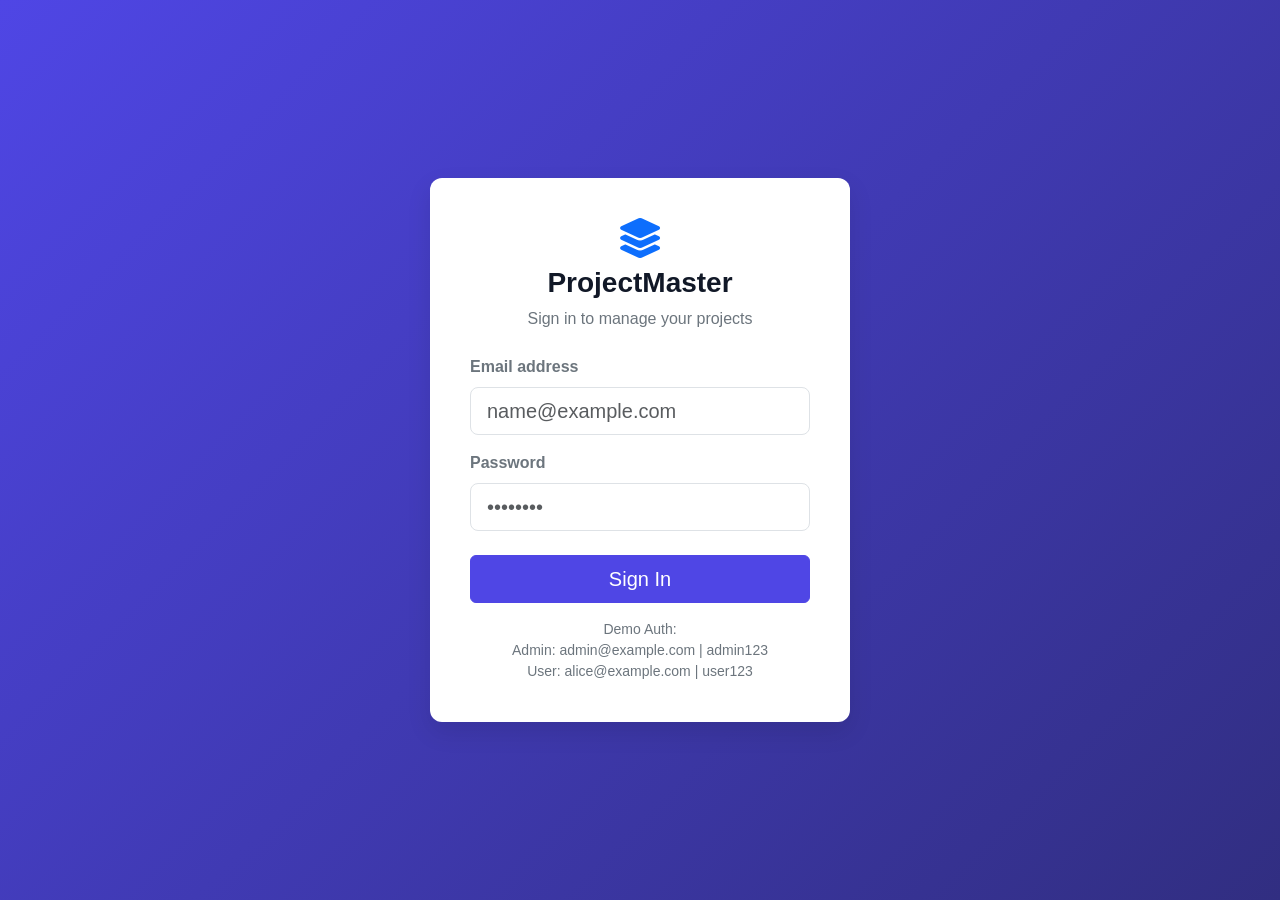
==== frontend/index.html @ 219960ed "Mi primer subida a GitHub" ====
<!DOCTYPE html>
<html lang="en">
<head>
    <meta charset="UTF-8">
    <meta name="viewport" content="width=device-width, initial-scale=1.0">
    <title>Login - ProjectMaster</title>
    <!-- Bootstrap 5 CSS -->
    <link href="https://cdn.jsdelivr.net/npm/bootstrap@5.3.0/dist/css/bootstrap.min.css" rel="stylesheet">
    <!-- Font Awesome -->
    <link rel="stylesheet" href="https://cdnjs.cloudflare.com/ajax/libs/font-awesome/6.4.0/css/all.min.css">
    <!-- Custom CSS -->
    <link rel="stylesheet" href="css/style.css">
</head>
<body>
    <div class="auth-wrapper">
        <div class="auth-card">
            <div class="text-center mb-4">
                <i class="fa-solid fa-layer-group text-primary fs-1 mb-2"></i>
                <h3 class="fw-bold">ProjectMaster</h3>
                <p class="text-secondary">Sign in to manage your projects</p>
            </div>
            
            <div id="loginError" class="alert alert-danger d-none" role="alert"></div>
            
            <form id="loginForm">
                <div class="mb-3">
                    <label for="email" class="form-label text-secondary fw-semibold">Email address</label>
                    <input type="email" class="form-control form-control-lg" id="email" required placeholder="name@example.com">
                </div>
                <div class="mb-4">
                    <div class="d-flex justify-content-between">
                        <label for="password" class="form-label text-secondary fw-semibold">Password</label>
                    </div>
                    <input type="password" class="form-control form-control-lg" id="password" required placeholder="••••••••">
                </div>
                <button type="submit" id="loginBtn" class="btn btn-primary btn-lg w-100 mb-3">
                    Sign In
                </button>
            </form>
            <div class="text-center text-secondary small">
                Demo Auth:<br>
                Admin: admin@example.com | admin123<br>
                User: alice@example.com | user123
            </div>
        </div>
    </div>

    <script src="js/api.js"></script>
    <script src="js/auth.js"></script>
</body>
</html>
---- frontend/css/style.css ----
@import url('https://fonts.googleapis.css2?family=Inter:wght@300;400;500;600;700&display=swap');

:root {
  --primary: #4f46e5;
  --primary-hover: #4338ca;
  --sidebar-bg: #111827;
  --sidebar-color: #9ca3af;
  --sidebar-hover: #ffffff;
  --bg-color: #f3f4f6;
  --card-bg: #ffffff;
  --text-primary: #111827;
  --text-secondary: #4b5563;
}

body {
  font-family: 'Inter', sans-serif;
  background-color: var(--bg-color);
  color: var(--text-primary);
  overflow-x: hidden;
}

/* Auth Page */
.auth-wrapper {
  min-height: 100vh;
  display: flex;
  align-items: center;
  justify-content: center;
  background: linear-gradient(135deg, var(--primary) 0%, #312e81 100%);
}

.auth-card {
  background: var(--card-bg);
  border-radius: 12px;
  box-shadow: 0 10px 25px rgba(0,0,0,0.1);
  padding: 2.5rem;
  width: 100%;
  max-width: 420px;
}

/* Sidebar Layout */
.wrapper {
  display: flex;
  width: 100%;
}

#sidebar {
  width: 260px;
  min-height: 100vh;
  background: var(--sidebar-bg);
  color: var(--sidebar-color);
  transition: all 0.3s;
  position: fixed;
  z-index: 100;
}

#sidebar .sidebar-header {
  padding: 20px;
  background: rgba(0,0,0,0.2);
  display: flex;
  align-items: center;
  gap: 12px;
}

#sidebar .sidebar-header h4 {
  color: white;
  margin: 0;
  font-weight: 700;
  font-size: 1.2rem;
}

#sidebar ul.components {
  padding: 20px 0;
}

#sidebar ul li a {
  padding: 12px 20px;
  font-size: 0.95rem;
  display: flex;
  align-items: center;
  gap: 12px;
  color: var(--sidebar-color);
  text-decoration: none;
  transition: all 0.2s;
}

#sidebar ul li a:hover, #sidebar ul li.active a {
  color: var(--sidebar-hover);
  background: rgba(255,255,255,0.05);
  border-left: 4px solid var(--primary);
}

.sidebar-icon {
  width: 20px;
  text-align: center;
}

#content {
  width: calc(100% - 260px);
  min-height: 100vh;
  margin-left: 260px;
  transition: all 0.3s;
}

.top-navbar {
  background: var(--card-bg);
  padding: 15px 25px;
  box-shadow: 0 1px 3px rgba(0,0,0,0.05);
  display: flex;
  justify-content: space-between;
  align-items: center;
}

.main-content {
  padding: 30px;
}

/* Cards & Gen */
.card {
  border: none;
  border-radius: 10px;
  box-shadow: 0 4px 6px rgba(0,0,0,0.03);
  margin-bottom: 24px;
}

.card-header {
  background: transparent;
  border-bottom: 1px solid #f3f4f6;
  padding: 1rem 1.25rem;
  font-weight: 600;
}

.btn-primary {
  background-color: var(--primary);
  border-color: var(--primary);
  border-radius: 6px;
  font-weight: 500;
}

.btn-primary:hover {
  background-color: var(--primary-hover);
  border-color: var(--primary-hover);
}

.status-badge {
  padding: 0.35em 0.65em;
  font-weight: 600;
  border-radius: 4px;
}

.status-Pending {
  background-color: #fef3c7;
  color: #92400e;
}
.status-In-Progress, .status-InProgress, .status-In\ Progress {
  background-color: #dbeafe;
  color: #1e40af;
}
.status-Completed {
  background-color: #d1fae5;
  color: #065f46;
}

table th {
  font-weight: 600;
  color: var(--text-secondary);
  font-size: 0.85rem;
  text-transform: uppercase;
  letter-spacing: 0.5px;
}

.empty-state {
  text-align: center;
  padding: 3rem 1rem;
  color: var(--text-secondary);
}
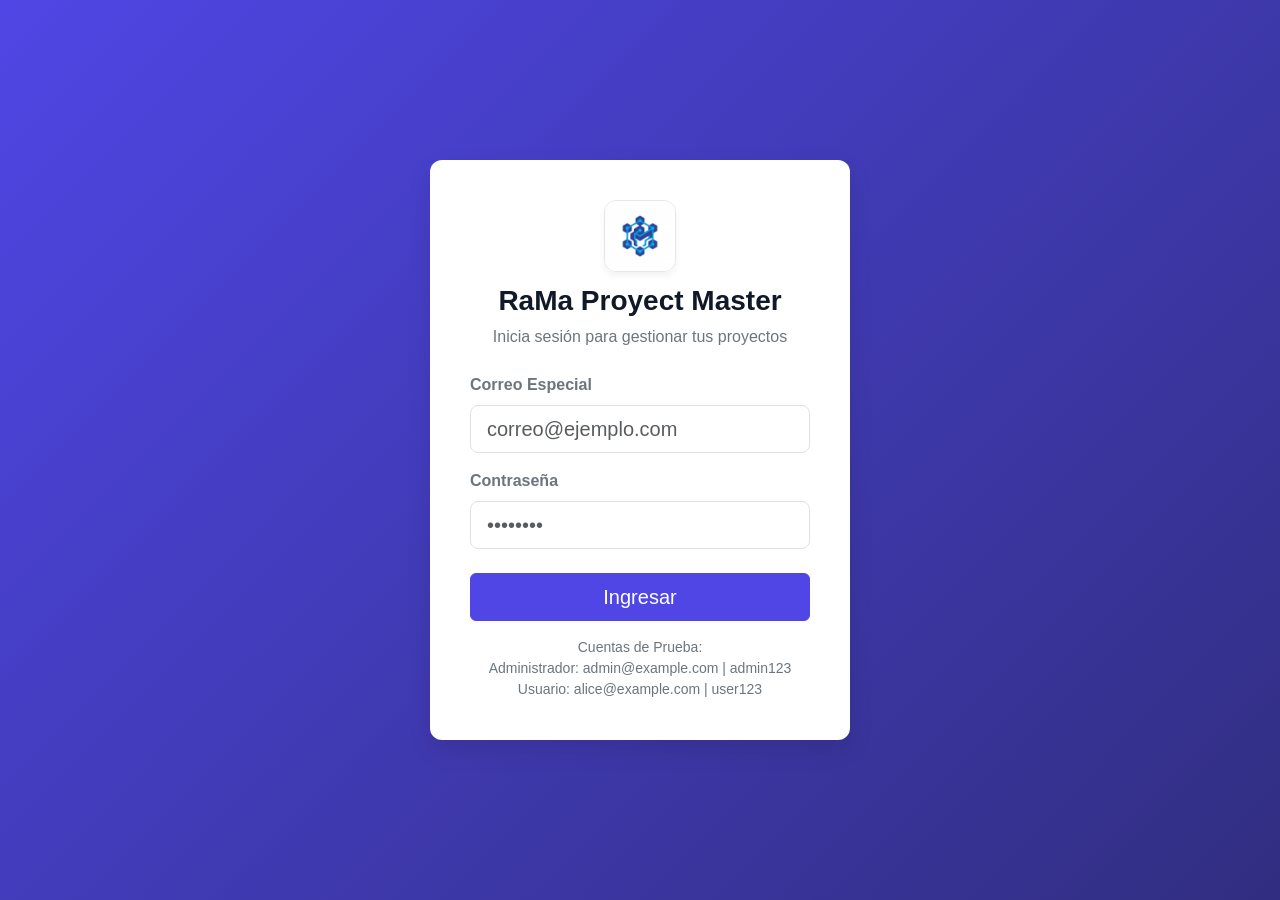
==== commit e81a3a46: "feat: super-actualizacion con kanban, perfil, subtareas, comentarios y notificaciones" ====
--- a/frontend/index.html
+++ b/frontend/index.html
@@ -1,9 +1,10 @@
 <!DOCTYPE html>
-<html lang="en">
+<html lang="es">
+
 <head>
     <meta charset="UTF-8">
     <meta name="viewport" content="width=device-width, initial-scale=1.0">
-    <title>Login - ProjectMaster</title>
+    <title>Iniciar Sesión - RaMa Proyect Master</title>
     <!-- Bootstrap 5 CSS -->
     <link href="https://cdn.jsdelivr.net/npm/bootstrap@5.3.0/dist/css/bootstrap.min.css" rel="stylesheet">
     <!-- Font Awesome -->
@@ -11,36 +12,40 @@
     <!-- Custom CSS -->
     <link rel="stylesheet" href="css/style.css">
 </head>
+
 <body>
     <div class="auth-wrapper">
         <div class="auth-card">
             <div class="text-center mb-4">
-                <i class="fa-solid fa-layer-group text-primary fs-1 mb-2"></i>
-                <h3 class="fw-bold">ProjectMaster</h3>
-                <p class="text-secondary">Sign in to manage your projects</p>
+                <img src="logo.png" alt="RaMa Logo"
+                    style="width: 72px; height: 72px; object-fit: contain; margin-bottom: 12px; border-radius: 12px; border: 1px solid #e5e7eb; box-shadow: 0 4px 6px rgba(0,0,0,0.05);">
+                <h3 class="fw-bold">RaMa Proyect Master</h3>
+                <p class="text-secondary">Inicia sesión para gestionar tus proyectos</p>
             </div>
-            
+
             <div id="loginError" class="alert alert-danger d-none" role="alert"></div>
-            
+
             <form id="loginForm">
                 <div class="mb-3">
-                    <label for="email" class="form-label text-secondary fw-semibold">Email address</label>
-                    <input type="email" class="form-control form-control-lg" id="email" required placeholder="name@example.com">
+                    <label for="email" class="form-label text-secondary fw-semibold">Correo Especial</label>
+                    <input type="email" class="form-control form-control-lg" id="email" required
+                        placeholder="correo@ejemplo.com">
                 </div>
                 <div class="mb-4">
                     <div class="d-flex justify-content-between">
-                        <label for="password" class="form-label text-secondary fw-semibold">Password</label>
+                        <label for="password" class="form-label text-secondary fw-semibold">Contraseña</label>
                     </div>
-                    <input type="password" class="form-control form-control-lg" id="password" required placeholder="••••••••">
+                    <input type="password" class="form-control form-control-lg" id="password" required
+                        placeholder="••••••••">
                 </div>
                 <button type="submit" id="loginBtn" class="btn btn-primary btn-lg w-100 mb-3">
-                    Sign In
+                    Ingresar
                 </button>
             </form>
             <div class="text-center text-secondary small">
-                Demo Auth:<br>
-                Admin: admin@example.com | admin123<br>
-                User: alice@example.com | user123
+                Cuentas de Prueba:<br>
+                Administrador: admin@example.com | admin123<br>
+                Usuario: alice@example.com | user123
             </div>
         </div>
     </div>
@@ -48,4 +53,5 @@
     <script src="js/api.js"></script>
     <script src="js/auth.js"></script>
 </body>
-</html>
+
+</html>
--- a/frontend/css/style.css
+++ b/frontend/css/style.css
@@ -173,3 +173,80 @@
   padding: 3rem 1rem;
   color: var(--text-secondary);
 }
+
+/* Dark Mode Overrides */
+[data-theme="dark"] {
+  --bg-color: #111827;
+  --card-bg: #1f2937;
+  --text-primary: #f9fafb;
+  --text-secondary: #9ca3af;
+}
+
+[data-theme="dark"] .bg-white {
+  background-color: var(--card-bg) !important;
+}
+
+[data-theme="dark"] .top-navbar {
+  background: var(--card-bg);
+  border-bottom: 1px solid #374151;
+}
+
+[data-theme="dark"] .card-header {
+  border-bottom: 1px solid #374151;
+}
+
+[data-theme="dark"] .table-light, [data-theme="dark"] .table-light th {
+  background-color: #374151 !important;
+  color: var(--text-primary);
+  border-color: #4b5563;
+}
+
+[data-theme="dark"] .table {
+  color: var(--text-primary);
+}
+
+[data-theme="dark"] .table td {
+  border-color: #374151;
+}
+
+[data-theme="dark"] .table-hover tbody tr:hover td {
+  background-color: #374151 !important;
+  color: var(--text-primary);
+}
+
+[data-theme="dark"] .modal-content {
+  background-color: var(--card-bg);
+  color: var(--text-primary);
+  border: 1px solid #374151;
+}
+
+[data-theme="dark"] .modal-header, [data-theme="dark"] .modal-footer {
+  border-color: #374151;
+}
+
+[data-theme="dark"] .form-control, [data-theme="dark"] .form-select {
+  background-color: #374151;
+  border-color: #4b5563;
+  color: var(--text-primary);
+}
+
+[data-theme="dark"] .form-control:focus, [data-theme="dark"] .form-select:focus {
+  background-color: #374151;
+  color: var(--text-primary);
+  border-color: var(--primary);
+}
+
+[data-theme="dark"] .border {
+  border-color: #374151 !important;
+}
+
+[data-theme="dark"] .btn-light {
+  background-color: #374151;
+  color: var(--text-primary);
+  border-color: #4b5563 !important;
+}
+
+[data-theme="dark"] .btn-light:hover {
+  background-color: #4b5563;
+  color: var(--text-primary);
+}
